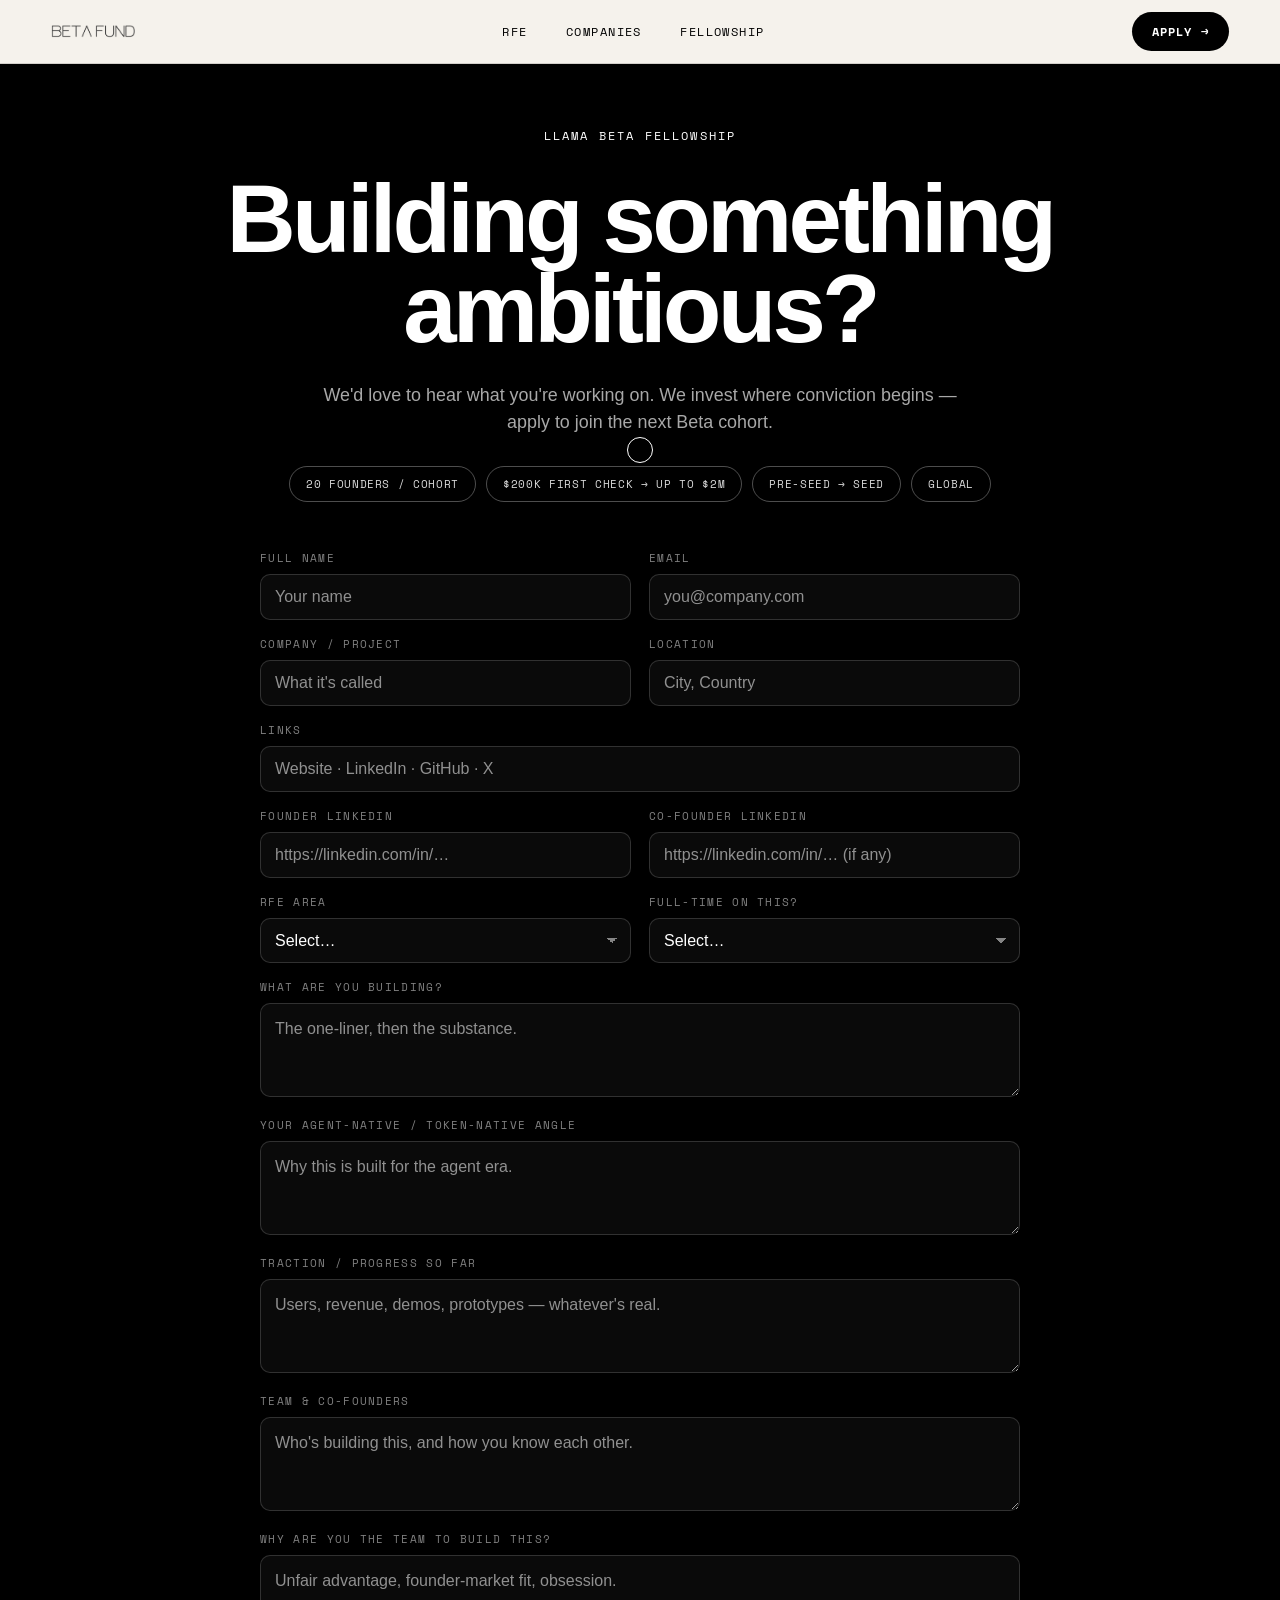
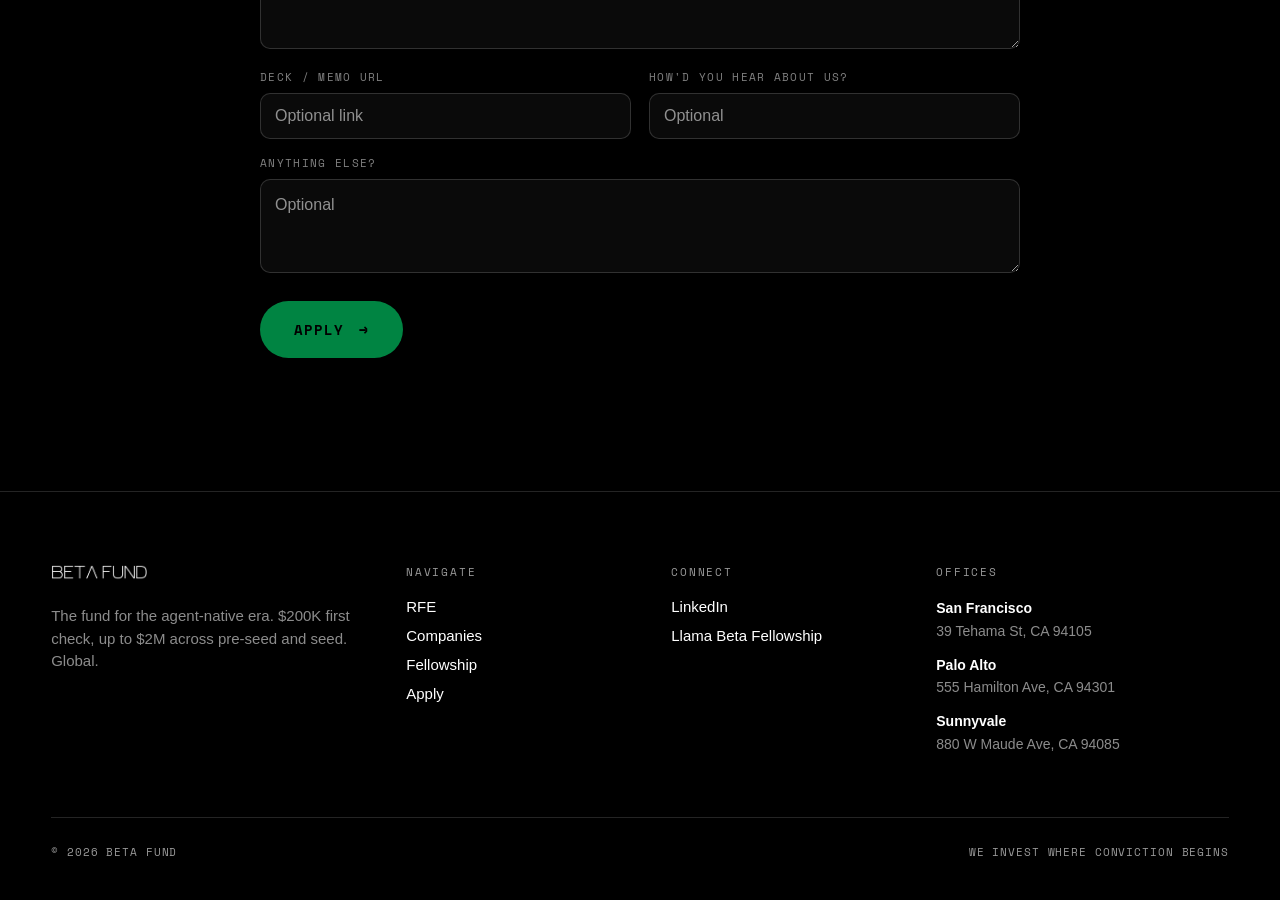
==== apply.html @ 39ac04f1 "Llama Beta site: duplicate of betafund.ai multi-page static build, domain strings repointed to llama" ====
<!DOCTYPE html>
<html lang="en">
<head>
<meta charset="utf-8">
<meta name="viewport" content="width=device-width, initial-scale=1">
<title>Apply — Beta Fund</title>
<meta name="description" content="Apply to the Llama Beta Fellowship. 20 founders per cohort, $200K first check up to $2M, pre-seed to seed, global. Tell us what you're building.">
<meta property="og:title" content="Apply — Beta Fund">
<meta property="og:description" content="Apply to the Llama Beta Fellowship. 20 founders per cohort, $200K first check up to $2M, pre-seed to seed, global. Tell us what you're building.">
<meta property="og:type" content="website">
<meta name="theme-color" content="#008442">
<link rel="icon" href="data:image/svg+xml,%3Csvg xmlns='http://www.w3.org/2000/svg' viewBox='0 0 32 32'%3E%3Crect width='32' height='32' fill='%23008442'/%3E%3Crect x='9' y='9' width='14' height='14' fill='%23000'/%3E%3C/svg%3E">
<meta property="og:image" content="https://llamabeta.com/assets/og.png">
<link rel="preconnect" href="https://fonts.googleapis.com">
<link rel="preconnect" href="https://fonts.gstatic.com" crossorigin>
<link href="https://fonts.googleapis.com/css2?family=Space+Mono:wght@400;700&display=swap" rel="stylesheet">
<link rel="stylesheet" href="/css/site.css">
</head>
<body>
<a href="#main" class="skip-link">Skip to content</a>
<div id="mcursor"></div>

<header class="site-header">
  <a href="/" class="brand" data-magnetic aria-label="Beta Fund — home"><img class="brand-logo" src="/assets/logo.png" alt="Beta Fund"></a>
  <nav class="nav-links" aria-label="Primary">
    <a href="/thesis">RFE</a>
    <a href="/companies">Companies</a>
    <a href="/fellowship">Fellowship</a>
  </nav>
  <a href="/apply" class="nav-cta" data-magnetic aria-current="page">Apply <span>→</span></a>
  <button class="nav-toggle" aria-label="Open menu" aria-expanded="false" aria-controls="mobileNav"><span></span><span></span><span></span></button>
</header>
<nav id="mobileNav" class="mobile-nav" aria-label="Mobile">
  <a href="/thesis">RFE <span class="num">01</span></a>
  <a href="/companies">Companies <span class="num">02</span></a>
  <a href="/fellowship">Fellowship <span class="num">03</span></a>
  <a href="/apply" aria-current="page">Apply <span class="num">04</span></a>
  <a href="/apply" class="m-cta">Apply to the fellowship →</a>
  <div class="m-meta">$200K first check · up to $2M</div>
</nav>

<main id="main" tabindex="-1">
  <section class="section section-pad-top bg-ink">
    <div class="wrap">
      <div class="apply-hero">
        <div class="eyebrow acc" data-reveal style="margin-bottom:30px">Llama Beta Fellowship</div>
        <h1 data-reveal data-d="60">Building something ambitious?</h1>
        <p class="lead" data-reveal data-d="140">We'd love to hear what you're working on. We invest where conviction begins — apply to join the next Beta cohort.</p>
        <div class="apply-pills" data-reveal data-d="180">
          <span>20 founders / cohort</span>
          <span>$200K first check → up to $2M</span>
          <span>Pre-seed → Seed</span>
          <span>Global</span>
        </div>
      </div>

      <form id="applyForm" data-reveal data-d="220" novalidate>
        <div class="hp" aria-hidden="true">
          <label for="a_hp">Leave this field empty</label>
          <input id="a_hp" name="website" type="text" tabindex="-1" autocomplete="off">
        </div>
        <div>
          <label for="a_name">Full name</label>
          <input id="a_name" name="name" type="text" autocomplete="name" placeholder="Your name" required>
        </div>
        <div>
          <label for="a_email">Email</label>
          <input id="a_email" name="email" type="email" autocomplete="email" placeholder="you@company.com" required>
        </div>
        <div>
          <label for="a_company">Company / project</label>
          <input id="a_company" name="company" type="text" placeholder="What it's called">
        </div>
        <div>
          <label for="a_location">Location</label>
          <input id="a_location" name="location" type="text" placeholder="City, Country">
        </div>
        <div class="af-full">
          <label for="a_links">Links</label>
          <input id="a_links" name="links" type="text" placeholder="Website · LinkedIn · GitHub · X">
        </div>
        <div>
          <label for="a_founder_li">Founder LinkedIn</label>
          <input id="a_founder_li" name="founder_linkedin" type="url" autocomplete="url" placeholder="https://linkedin.com/in/…">
        </div>
        <div>
          <label for="a_cofounder_li">Co-founder LinkedIn</label>
          <input id="a_cofounder_li" name="cofounder_linkedin" type="url" autocomplete="url" placeholder="https://linkedin.com/in/… (if any)">
        </div>
        <div>
          <label for="a_thesis">RFE area</label>
          <select id="a_thesis" name="thesis_area">
            <option value="">Select…</option>
            <option>Agent Infrastructure</option>
            <option>AI Applications</option>
            <option>Robotics &amp; Physical AI</option>
            <option>Enterprise AI</option>
            <option>Other</option>
          </select>
        </div>
        <div>
          <label for="a_fulltime">Full-time on this?</label>
          <select id="a_fulltime" name="full_time">
            <option value="">Select…</option>
            <option>Yes — full-time</option>
            <option>Not yet</option>
            <option>Planning to</option>
          </select>
        </div>
        <div class="af-full">
          <label for="a_building">What are you building?</label>
          <textarea id="a_building" name="building" placeholder="The one-liner, then the substance." required></textarea>
        </div>
        <div class="af-full">
          <label for="a_token">Your agent-native / token-native angle</label>
          <textarea id="a_token" name="token_angle" placeholder="Why this is built for the agent era."></textarea>
        </div>
        <div class="af-full">
          <label for="a_progress">Traction / progress so far</label>
          <textarea id="a_progress" name="progress" placeholder="Users, revenue, demos, prototypes — whatever's real."></textarea>
        </div>
        <div class="af-full">
          <label for="a_team">Team &amp; co-founders</label>
          <textarea id="a_team" name="team" placeholder="Who's building this, and how you know each other."></textarea>
        </div>
        <div class="af-full">
          <label for="a_why">Why are you the team to build this?</label>
          <textarea id="a_why" name="why_you" placeholder="Unfair advantage, founder-market fit, obsession."></textarea>
        </div>
        <div>
          <label for="a_deck">Deck / memo URL</label>
          <input id="a_deck" name="deck_url" type="text" placeholder="Optional link">
        </div>
        <div>
          <label for="a_referral">How'd you hear about us?</label>
          <input id="a_referral" name="referral" type="text" placeholder="Optional">
        </div>
        <div class="af-full">
          <label for="a_else">Anything else?</label>
          <textarea id="a_else" name="anything_else" placeholder="Optional"></textarea>
        </div>
        <button id="applyBtn" type="submit">Apply <span class="arr">→</span></button>
        <div id="applyMsg" role="status" aria-live="polite"></div>
      </form>
    </div>
  </section>
</main>

<footer class="site-footer">
  <div class="wrap">
    <div class="footer-grid">
      <div class="fbrand">
        <a href="/" data-magnetic><img class="fbrand-logo" src="/assets/logo-white.png" alt="Beta Fund"></a>
        <p>The fund for the agent-native era. $200K first check, up to $2M across pre-seed and seed. Global.</p>
      </div>
      <div class="fcol">
        <div class="ftitle">Navigate</div>
        <div class="flist">
          <a href="/thesis">RFE</a>
          <a href="/companies">Companies</a>
          <a href="/fellowship">Fellowship</a>
          <a href="/apply">Apply</a>
        </div>
      </div>
      <div class="fcol">
        <div class="ftitle">Connect</div>
        <div class="flist">
          <a href="https://www.linkedin.com/company/betafund/" target="_blank" rel="noopener">LinkedIn</a>
          <a href="/apply">Llama Beta Fellowship</a>
        </div>
      </div>
      <div class="fcol">
        <div class="ftitle">Offices</div>
        <div class="offices">
          <div><span class="city">San Francisco</span>39 Tehama St, CA 94105</div>
          <div><span class="city">Palo Alto</span>555 Hamilton Ave, CA 94301</div>
          <div><span class="city">Sunnyvale</span>880 W Maude Ave, CA 94085</div>
        </div>
      </div>
    </div>
    <div class="footer-bottom">
      <span>© 2026 Beta Fund</span>
      <span>We invest where conviction begins</span>
    </div>
  </div>
</footer>

<script src="/js/site.js"></script>
</body>
</html>
---- css/site.css ----
/* ============================================================
   Beta Fund — shared design system (multi-page static)
   Yellow editorial. Mobile-first.
   ============================================================ */
:root{
  --accent:#008442;
  --accent-hover:#006B36;
  --accent-deep:#00582D;
  --ink:#000000;
  --paper:#F5F2EC;
  --sans:'Helvetica Neue',Helvetica,Arial,sans-serif;
  --mono:'Space Mono',ui-monospace,'SF Mono',Menlo,monospace;
  --header-h:64px;
  --pad-x:clamp(18px,4vw,72px);
  --maxw:1280px;
}
*{box-sizing:border-box}
html{scroll-behavior:smooth;-webkit-text-size-adjust:100%}
body{
  margin:0;background:var(--ink);font-family:var(--sans);color:var(--ink);
  -webkit-font-smoothing:antialiased;text-rendering:optimizeLegibility;
  overflow-x:hidden;
}
a{color:inherit;text-decoration:none}
button{font-family:inherit}
img{max-width:100%;display:block}
canvas{display:block}
::selection{background:var(--accent);color:#000}
/* Visible on BOTH the yellow surfaces (dark halo) and the black surfaces (yellow ring).
   Keep the real outline as the forced-colors / Windows High Contrast fallback. */
:focus-visible{outline:2px solid var(--accent);outline-offset:2px;box-shadow:0 0 0 4px rgba(0,0,0,.75)}

/* skip link */
.skip-link{position:absolute;left:-9999px;top:0;z-index:3000}
.skip-link:focus{left:12px;top:12px;width:auto;height:auto;padding:10px 16px;background:#000;color:#fff;font-family:var(--mono);font-size:13px;letter-spacing:.06em;text-transform:uppercase;border-radius:8px}

.mono{font-family:var(--mono)}
.eyebrow{font-family:var(--mono);font-size:12px;letter-spacing:.18em;text-transform:uppercase}

/* ---- magnetic cursor (desktop only) ---- */
#mcursor{
  position:fixed;top:0;left:0;width:26px;height:26px;border-radius:50%;
  border:1.5px solid #fff;background:transparent;mix-blend-mode:difference;
  pointer-events:none;z-index:3000;
  transform:translate3d(-100px,-100px,0) translate(-50%,-50%);will-change:transform;
}
@media (hover:none){#mcursor{display:none!important}}

/* ============================================================
   HEADER + MOBILE NAV
   ============================================================ */
.site-header{
  position:fixed;top:0;left:0;right:0;height:var(--header-h);z-index:2000;
  background:var(--paper);display:flex;align-items:center;justify-content:space-between;
  padding:0 var(--pad-x);border-bottom:1px solid rgba(0,0,0,.14);
}
.brand{display:flex;align-items:center;gap:11px;font-weight:700;font-size:18px;letter-spacing:-.02em;color:#000}
.brand .mark{width:13px;height:13px;background:#000;display:inline-block}
.brand-logo{height:15px;width:auto;display:block}
.nav-links{display:flex;align-items:center;gap:clamp(20px,3vw,44px)}
.nav-links a{
  font-family:var(--mono);font-size:12px;letter-spacing:.12em;text-transform:uppercase;color:#000;
  padding:6px 0;border-bottom:1px solid transparent;transition:border-color .18s,opacity .18s;
}
.nav-links a:hover{border-bottom-color:#000}
.nav-links a[aria-current="page"]{border-bottom-color:#000}
.nav-cta{
  background:#000;color:#fff;font-family:var(--mono);font-size:12px;letter-spacing:.1em;text-transform:uppercase;font-weight:700;
  padding:11px 20px;border-radius:100px;display:inline-flex;align-items:center;gap:8px;transition:background .18s;
}
.nav-cta:hover{background:#1a1a1a}

/* hamburger */
.nav-toggle{
  display:none;width:44px;height:44px;border:1px solid rgba(0,0,0,.4);border-radius:8px;
  background:transparent;cursor:pointer;align-items:center;justify-content:center;flex-direction:column;gap:5px;
}
.nav-toggle span{display:block;width:20px;height:2px;background:#000;transition:transform .25s,opacity .25s}
.nav-toggle[aria-expanded="true"] span:nth-child(1){transform:translateY(7px) rotate(45deg)}
.nav-toggle[aria-expanded="true"] span:nth-child(2){opacity:0}
.nav-toggle[aria-expanded="true"] span:nth-child(3){transform:translateY(-7px) rotate(-45deg)}

/* mobile drawer */
.mobile-nav{
  position:fixed;inset:var(--header-h) 0 0 0;z-index:1900;background:var(--paper);
  display:flex;flex-direction:column;padding:28px var(--pad-x) 40px;gap:4px;
  transform:translateY(-12px);opacity:0;pointer-events:none;visibility:hidden;
  transition:opacity .28s ease,transform .28s ease,visibility .28s;
  overflow-y:auto;
}
.mobile-nav.open{opacity:1;transform:none;pointer-events:auto;visibility:visible}
.mobile-nav a{
  font-weight:700;font-size:clamp(28px,8vw,44px);letter-spacing:-.02em;color:#000;
  padding:18px 0;border-bottom:1px solid rgba(0,0,0,.16);display:flex;justify-content:space-between;align-items:center;
}
.mobile-nav a .num{font-family:var(--mono);font-size:13px;font-weight:400;opacity:.5}
.mobile-nav a[aria-current="page"]{padding-left:16px;box-shadow:inset 4px 0 0 #000}
.mobile-nav a[aria-current="page"] .num{opacity:1}
.mobile-nav .m-cta{
  margin-top:24px;background:#000;color:#fff;border-radius:100px;justify-content:center;
  font-family:var(--mono);font-size:14px;letter-spacing:.08em;text-transform:uppercase;font-weight:700;
  padding:18px;border-bottom:none;
}
.mobile-nav .m-meta{margin-top:auto;padding-top:28px;font-family:var(--mono);font-size:11px;letter-spacing:.12em;text-transform:uppercase;color:rgba(0,0,0,.5);border-bottom:none}
body.nav-open{position:fixed;left:0;right:0;width:100%;overflow:hidden}

@media (max-width:860px){
  .nav-links{display:none}
  .nav-cta{display:none}
  .nav-toggle{display:flex}
}

/* ============================================================
   LAYOUT PRIMITIVES
   ============================================================ */
main{display:block;background:var(--ink)}
.section{padding:clamp(72px,11vh,150px) var(--pad-x)}
.section-pad-top{padding-top:calc(var(--header-h) + clamp(40px,7vh,90px))}
.wrap{max-width:var(--maxw);margin:0 auto;width:100%}
.measure{max-width:1000px}
.bg-paper{background:var(--paper);color:#000}
.bg-ink{background:#000;color:#fff}
.bg-accent{background:var(--accent);color:#000}

.section-head .eyebrow{margin-bottom:26px}
.section-head .eyebrow.gold{color:var(--accent-deep)}
.section-head .eyebrow.acc{color:var(--accent)}
.h2{margin:0;font-weight:800;font-size:clamp(30px,4.6vw,64px);line-height:1.02;letter-spacing:-.035em;text-wrap:balance}
.lead{margin:28px 0 0;max-width:680px;font-size:clamp(16px,1.4vw,21px);line-height:1.5}
.bg-paper .lead{color:rgba(0,0,0,.62)}
.bg-ink .lead{color:rgba(255,255,255,.66)}

/* ============================================================
   HERO (home)
   ============================================================ */
.hero{
  background:var(--paper);color:#000;min-height:100svh;
  padding:calc(var(--header-h) + 36px) var(--pad-x) 30px;
  display:flex;flex-direction:column;justify-content:space-between;gap:clamp(28px,4vh,52px);
  position:relative;overflow:hidden;
}
.hero-top{
  display:flex;justify-content:space-between;align-items:center;
  font-family:var(--mono);font-size:12px;letter-spacing:.16em;text-transform:uppercase;
  flex-wrap:wrap;gap:12px;border-bottom:1px solid rgba(0,0,0,.2);padding-bottom:18px;
}
.hero-top span:not(:first-child){opacity:.6}
.hero-main{display:grid;grid-template-columns:1.55fr .9fr;gap:clamp(32px,5vw,72px);align-items:center;width:100%}
.hero-title{margin:0;font-weight:800;font-size:clamp(40px,6.6vw,116px);line-height:.9;letter-spacing:-.045em}
.hero-sub{margin:clamp(22px,3vh,34px) 0 0;max-width:560px;font-size:clamp(16px,1.35vw,21px);line-height:1.45;font-weight:500}
.text-link{
  display:inline-flex;align-items:center;gap:10px;margin-top:26px;
  font-family:var(--mono);font-size:13px;letter-spacing:.08em;text-transform:uppercase;
  border-bottom:1px solid currentColor;padding-bottom:4px;
}
.text-link .arr,.btn .arr{display:inline-block;transition:transform .18s cubic-bezier(.2,0,0,1)}
.text-link:hover .arr,.btn:hover .arr{transform:translateX(5px)}
.hero-card{
  border:1px solid rgba(0,0,0,.28);border-radius:8px;background:rgba(0,0,0,.05);
  padding:16px 16px 6px;display:flex;flex-direction:column;gap:14px;min-height:clamp(300px,44vh,420px);
}
.hero-card-head{display:flex;justify-content:space-between;align-items:center;font-family:var(--mono);font-size:11px;letter-spacing:.14em;text-transform:uppercase}
.hero-card-head .live{display:inline-flex;align-items:center;gap:7px}
.hero-card-head .dot{width:7px;height:7px;border-radius:50%;background:var(--accent);display:inline-block}
.hero-card canvas{flex:1;width:100%;min-height:175px}
.hero-card .thesis-link{display:flex;align-items:center;justify-content:space-between;gap:10px;min-height:44px;padding:11px 2px;font-size:15px;font-weight:600;letter-spacing:-.01em;border-top:1px solid rgba(0,0,0,.14);transition:opacity .18s}
.hero-card .thesis-link:hover{opacity:.55}
.hero-card .thesis-link span{font-family:var(--mono);font-size:12px}
.hero-foot{display:flex;justify-content:space-between;align-items:center;gap:20px;flex-wrap:wrap}
.pill-row{display:flex;gap:12px;flex-wrap:wrap;align-items:center}
.pill{border:1px solid #000;border-radius:100px;padding:9px 18px;font-family:var(--mono);font-size:12px;letter-spacing:.05em;text-transform:uppercase}
.scroll-hint{font-family:var(--mono);font-size:11px;letter-spacing:.2em;text-transform:uppercase;opacity:.55}

@media (max-width:900px){.hero-main{grid-template-columns:1fr}}

/* ---- film / cosmic ---- */
.film{position:relative;background:#000;color:#fff;min-height:100svh;overflow:hidden;display:flex;align-items:center;justify-content:center}
.film #cosmic{position:absolute;inset:0;width:100%;height:100%}
.film .corner{position:absolute;top:calc(var(--header-h) + 24px);left:var(--pad-x);font-family:var(--mono);font-size:12px;letter-spacing:.16em;text-transform:uppercase;color:rgba(255,255,255,.55)}
.film-inner{position:relative;z-index:1;text-align:center;padding:clamp(28px,6vw,80px);max-width:1100px}
.film h2{margin:0;font-weight:800;font-size:clamp(38px,8vw,124px);line-height:.92;letter-spacing:-.04em}
.film p{margin:30px auto 0;max-width:680px;font-size:clamp(15px,1.3vw,20px);line-height:1.5;color:rgba(255,255,255,.7)}

/* ---- pull quote ---- */
.pull{background:#000;color:#fff;padding:clamp(80px,15vh,200px) var(--pad-x);text-align:center}
.pull p{margin:0 auto;max-width:1200px;font-weight:800;font-size:clamp(26px,7.5vw,118px);line-height:.96;letter-spacing:-.04em;text-wrap:balance}
.pull .src{margin-top:38px;font-family:var(--mono);font-size:12px;letter-spacing:.18em;text-transform:uppercase;color:rgba(255,255,255,.5)}

/* ============================================================
   THESIS
   ============================================================ */
.thesis-grid{
  display:grid;grid-template-columns:1fr;gap:clamp(48px,7vh,84px);
  margin-top:clamp(48px,8vh,100px);border-top:1px solid rgba(0,0,0,.16);padding-top:clamp(48px,6vh,72px);
}
@media(min-width:860px){.thesis-grid{grid-template-columns:repeat(2,1fr);column-gap:clamp(64px,8vw,140px);row-gap:clamp(64px,8vh,104px)}}
.bg-ink .thesis-grid{border-top-color:rgba(255,255,255,.16)}
.thesis-card{max-width:460px}
.thesis-card canvas{width:100%;max-width:300px;height:72px;margin-bottom:26px;opacity:.9}
.thesis-card .num{font-family:var(--mono);font-size:clamp(34px,3.2vw,50px);font-weight:700;color:var(--accent);line-height:1;letter-spacing:-.03em}
.thesis-card h3{margin:16px 0 16px;font-family:var(--mono);font-weight:700;font-size:12px;line-height:1.3;letter-spacing:.16em;text-transform:uppercase;color:rgba(0,0,0,.5)}
.thesis-card .q{margin:0 0 18px;font-size:clamp(20px,1.6vw,25px);line-height:1.3;font-weight:700;color:var(--ink,#000);letter-spacing:-.02em}
.thesis-card p{margin:0;font-size:16px;line-height:1.65;color:rgba(0,0,0,.62)}
.explore-grid .thesis-card h3{font-family:var(--sans);font-size:clamp(20px,1.7vw,25px);font-weight:700;text-transform:none;letter-spacing:-.02em;line-height:1.15;color:var(--ink,#000);margin:2px 0 14px}
.explore-grid .thesis-card p{color:rgba(0,0,0,.66)}
@media(min-width:860px){.thesis-grid.explore-grid{grid-template-columns:repeat(3,minmax(0,1fr));column-gap:clamp(44px,5vw,88px);row-gap:clamp(56px,7vh,88px)}}

/* ============================================================
   PORTFOLIO / COMPANIES
   ============================================================ */
.theme-list{display:flex;flex-direction:column;gap:clamp(20px,3vh,32px);margin-top:clamp(40px,6vh,64px)}
.theme-card{
  background:#0b0b0c;color:#fff;border-radius:8px;padding:clamp(28px,3.5vw,56px);
  display:flex;flex-direction:column;gap:32px;overflow:hidden;
}
.theme-card .tc-top{display:flex;justify-content:space-between;align-items:flex-start;font-family:var(--mono);font-size:12px;letter-spacing:.14em;text-transform:uppercase;color:rgba(255,255,255,.55)}
.theme-card .tc-body{display:grid;grid-template-columns:1.1fr .9fr;gap:clamp(28px,4vw,64px);align-items:end}
.theme-card h3{margin:0;font-weight:800;font-size:clamp(32px,5.4vw,72px);line-height:.94;letter-spacing:-.035em}
.theme-card .cos{margin-top:clamp(24px,3vh,40px);display:flex;flex-direction:column}
.theme-card .co{display:flex;align-items:baseline;gap:18px;padding:16px 0;border-top:1px solid rgba(255,255,255,.14)}
.theme-card .co .ci{font-family:var(--mono);font-size:12px;color:rgba(255,255,255,.4)}
.theme-card .co .cn{font-size:clamp(20px,2vw,30px);font-weight:600;letter-spacing:-.01em}
.theme-card .tc-motif{position:relative;aspect-ratio:4/3;border-radius:4px;border:1px solid rgba(255,255,255,.14);overflow:hidden;min-height:180px;background:rgba(255,255,255,.02)}
.theme-card .tc-motif canvas{position:absolute;inset:0;width:100%;height:100%}
.theme-card .tc-motif .ml{position:absolute;left:14px;bottom:12px;font-family:var(--mono);font-size:10px;letter-spacing:.14em;text-transform:uppercase;color:rgba(255,255,255,.5)}
@media (max-width:720px){.theme-card .tc-body{grid-template-columns:1fr}.theme-card .tc-motif{order:-1;min-height:150px}}

/* CTA strip */
.cta-strip{margin-top:clamp(48px,8vh,90px);border-top:1px solid rgba(0,0,0,.16);padding-top:clamp(32px,4vh,52px);display:flex;justify-content:space-between;align-items:flex-end;gap:24px;flex-wrap:wrap}
.bg-ink .cta-strip{border-top-color:rgba(255,255,255,.16)}
.cta-strip .big{font-weight:700;font-size:clamp(22px,2.4vw,34px);letter-spacing:-.02em}
.cta-strip .sub{margin-top:8px;color:rgba(0,0,0,.6);font-size:17px}
.bg-ink .cta-strip .sub{color:rgba(255,255,255,.6)}
.btn{
  display:inline-flex;align-items:center;gap:12px;background:#000;color:#fff;border-radius:100px;
  padding:16px 28px;font-family:var(--mono);font-size:13px;letter-spacing:.08em;text-transform:uppercase;
  border:none;cursor:pointer;transition:background .18s,color .18s;
}
.btn:hover{background:var(--accent);color:#000}
.btn.accent{background:var(--accent);color:#000}
.btn.accent:hover{background:#fff}

/* ============================================================
   FELLOWSHIP
   ============================================================ */
/* signature mesh block — now a full-width block in its own pushed-down
   section rather than a sidebar item, so it's styled standalone (no longer
   scoped under a .fellow-aside parent that no longer exists in the markup). */
.net{margin-top:clamp(32px,5vh,56px);border:1px solid rgba(23,24,26,.15);border-radius:8px;background:rgba(23,24,26,.03);padding:16px 16px 12px}
.net canvas{width:100%;height:clamp(200px,28vh,300px)}
.net .cap{margin-top:12px;display:flex;justify-content:space-between;align-items:center;font-family:var(--mono);font-size:11px;letter-spacing:.14em;text-transform:uppercase;color:rgba(23,24,26,.5)}
.accordion{margin-top:clamp(40px,6vh,64px);border-bottom:1px solid rgba(23,24,26,.15)}
.acc-item{border-top:1px solid rgba(23,24,26,.15)}
.acc-btn{width:100%;background:transparent;border:0;color:#17181A;cursor:pointer;display:flex;align-items:center;justify-content:space-between;gap:20px;padding:26px 4px;text-align:left;transition:opacity .18s}
.acc-btn:hover{opacity:.78}
.acc-btn .lhs{display:flex;align-items:baseline;gap:18px}
.acc-btn .anum{font-family:var(--mono);font-size:12px;color:rgba(23,24,26,.4)}
.acc-btn .atitle{font-weight:600;font-size:clamp(19px,1.9vw,27px);letter-spacing:-.015em}
.acc-btn .sign{font-family:var(--mono);font-size:26px;color:var(--accent);line-height:1;font-weight:400;transition:transform .25s}
.acc-btn[aria-expanded="true"] .sign{transform:rotate(45deg)}
.acc-panel{max-height:0;opacity:0;visibility:hidden;overflow:hidden;transition:max-height .55s cubic-bezier(.2,0,0,1),opacity .4s ease-in-out,visibility .55s}
.acc-btn[aria-expanded="true"] + .acc-panel{visibility:visible}
.acc-panel p{margin:0 4px 26px 44px;max-width:560px;font-size:16px;line-height:1.6;color:rgba(23,24,26,.62)}
@media (max-width:620px){.acc-panel p{margin-left:34px}}

/* stat band */
.stat-band{display:grid;grid-template-columns:repeat(auto-fit,minmax(180px,1fr));gap:clamp(28px,4vw,56px);margin-top:clamp(40px,6vh,72px);border-top:1px solid rgba(23,24,26,.15);padding-top:clamp(32px,4vh,48px)}
.stat .v{font-weight:800;font-size:clamp(44px,6vw,90px);line-height:1;letter-spacing:-.04em}
.stat .l{margin-top:14px;font-family:var(--mono);font-size:12px;letter-spacing:.06em;text-transform:uppercase;color:rgba(23,24,26,.55)}

/* ============================================================
   MARQUEE
   ============================================================ */
.marquee{background:var(--accent);color:#000;padding:22px 0;overflow:hidden;border-top:1px solid rgba(0,0,0,.16);border-bottom:1px solid rgba(0,0,0,.16);white-space:nowrap}
.marquee-track{display:inline-flex;align-items:center;will-change:transform}
.marquee-track span{display:inline-flex;align-items:center;font-weight:700;font-size:clamp(22px,3vw,40px);letter-spacing:-.02em;padding:0 26px}
.marquee-track .star{opacity:.4;padding-left:52px;font-size:.6em}

/* ============================================================
   APPLY FORM
   ============================================================ */
.apply-hero{text-align:center;max-width:1100px;margin:0 auto}
.apply-hero h1{margin:0 auto;font-weight:800;font-size:clamp(40px,7.5vw,104px);line-height:.94;letter-spacing:-.04em;text-wrap:balance}
.apply-hero .lead{margin:28px auto 0;color:rgba(255,255,255,.66)}
.apply-pills{display:flex;justify-content:center;gap:10px;flex-wrap:wrap;margin-top:30px}
.apply-pills span{border:1px solid rgba(255,255,255,.3);border-radius:100px;padding:9px 16px;font-family:var(--mono);font-size:11px;letter-spacing:.06em;text-transform:uppercase;color:rgba(255,255,255,.85)}
/* spam honeypot — off-screen, never shown to humans, ignored by AT */
.hp{position:absolute!important;left:-9999px!important;top:auto;width:1px;height:1px;overflow:hidden}
#applyForm{display:grid;grid-template-columns:1fr 1fr;gap:16px 18px;max-width:760px;margin:48px auto 0;text-align:left}
#applyForm .af-full{grid-column:1/-1}
#applyForm label{display:block;font-family:var(--mono);font-size:11px;letter-spacing:.12em;text-transform:uppercase;color:rgba(255,255,255,.5);margin-bottom:8px}
#applyForm input,#applyForm select,#applyForm textarea{width:100%;background:rgba(255,255,255,.04);border:1px solid rgba(255,255,255,.16);border-radius:10px;padding:13px 14px;font-family:var(--sans);font-size:16px;color:#fff;outline:none;transition:border-color .18s,background .18s}
#applyForm input::placeholder,#applyForm textarea::placeholder{color:rgba(255,255,255,.55)}
#applyForm input:focus,#applyForm select:focus,#applyForm textarea:focus{border-color:var(--accent);background:rgba(255,255,255,.07)}
#applyForm textarea{min-height:94px;resize:vertical;line-height:1.45}
#applyForm select{appearance:none;-webkit-appearance:none;cursor:pointer;background-image:linear-gradient(45deg,transparent 50%,rgba(255,255,255,.5) 50%),linear-gradient(135deg,rgba(255,255,255,.5) 50%,transparent 50%);background-position:calc(100% - 18px) 19px,calc(100% - 13px) 19px;background-size:5px 5px,5px 5px;background-repeat:no-repeat}
#applyForm option{color:#000}
#applyBtn{grid-column:1/-1;justify-self:start;display:inline-flex;align-items:center;gap:14px;margin-top:8px;background:var(--accent);color:#000;border:none;border-radius:100px;padding:18px 34px;font-family:var(--mono);font-size:14px;letter-spacing:.08em;text-transform:uppercase;font-weight:700;cursor:pointer;transition:background .18s}
#applyBtn:hover{background:#fff}
#applyBtn:disabled{cursor:default}
#applyMsg{grid-column:1/-1;font-family:var(--mono);font-size:12px;letter-spacing:.04em;color:rgba(255,255,255,.6);min-height:16px;margin-top:2px}
@media (max-width:680px){#applyForm{grid-template-columns:1fr;margin-top:36px}#applyBtn{width:100%;justify-content:center}}

/* ============================================================
   FOOTER
   ============================================================ */
.site-footer{background:#000;color:#fff;padding:clamp(56px,8vh,96px) var(--pad-x) 40px;border-top:1px solid rgba(255,255,255,.14)}
.footer-grid{display:grid;grid-template-columns:1.4fr 1fr 1fr 1.3fr;gap:40px;align-items:start}
.footer-grid .fbrand{min-width:240px}
.footer-grid .fbrand a{display:inline-flex;align-items:center;gap:12px;font-weight:700;font-size:24px;letter-spacing:-.02em}
.footer-grid .fbrand .mark{width:15px;height:15px;background:var(--accent);display:inline-block}
.fbrand-logo{height:17px;width:auto;display:block}
.footer-grid .fbrand p{margin:20px 0 0;max-width:340px;font-size:15px;line-height:1.5;color:rgba(255,255,255,.55)}
.fcol .ftitle{font-family:var(--mono);font-size:11px;letter-spacing:.16em;text-transform:uppercase;color:rgba(255,255,255,.6);margin-bottom:18px}
.fcol .flist{display:flex;flex-direction:column;gap:12px;font-size:15px}
.fcol .flist a{transition:color .18s}
.fcol .flist a:hover{color:var(--accent)}
.fcol .offices{display:flex;flex-direction:column;gap:14px;font-size:14px;line-height:1.45;color:rgba(255,255,255,.55)}
.fcol .offices .city{display:block;color:#fff;font-weight:600;margin-bottom:2px}
.footer-bottom{margin-top:clamp(48px,7vh,80px);padding-top:26px;border-top:1px solid rgba(255,255,255,.14);display:flex;justify-content:space-between;gap:16px;flex-wrap:wrap;font-family:var(--mono);font-size:11px;letter-spacing:.08em;text-transform:uppercase;color:rgba(255,255,255,.6)}
@media (max-width:860px){
  .footer-grid{grid-template-columns:1fr 1fr}
  /* footer is the only nav at the bottom on mobile — give links comfortable taps */
  .fcol .flist{gap:0}
  .fcol .flist a{display:inline-block;padding:13px 0}
}
@media (max-width:520px){.footer-grid{grid-template-columns:1fr}}

/* ============================================================
   REVEAL ANIMATION
   ============================================================ */
[data-reveal]{will-change:opacity,transform}
@media (prefers-reduced-motion:reduce){
  *{animation:none!important;transition:none!important;scroll-behavior:auto!important}
  [data-reveal]{opacity:1!important;transform:none!important}
}

/* ============================================================
   FELLOWSHIP LIGHT THEME (scoped)
   Cream + green editorial variant — Swiss/minimal, print-ad feel.
   Applies only to fellowship.html via body.theme-green. Every
   override below is scoped under .theme-green so the other 4
   pages are untouched.
   ============================================================ */
.theme-green{--accent:#008442;--accent-hover:#006B36}

/* header + mobile drawer: cream bg, ink brand + links (flip from the old dark theme) */
.theme-green .site-header{background:#F6F4EE;border-bottom-color:rgba(23,24,26,.15)}
.theme-green .brand{color:#17181A}
.theme-green .nav-links a{color:#17181A}
.theme-green .nav-links a:hover{border-bottom-color:#17181A}
.theme-green .nav-links a[aria-current="page"]{border-bottom-color:#17181A}
.theme-green .nav-toggle{border-color:rgba(23,24,26,.4)}
.theme-green .nav-toggle span{background:#17181A}
.theme-green .nav-cta{background:#17181A;color:#fff;font-weight:700}
.theme-green .nav-cta:hover{background:#000}

.theme-green .mobile-nav{background:#F6F4EE}
.theme-green .mobile-nav a{color:#17181A;border-bottom-color:rgba(23,24,26,.14)}
.theme-green .mobile-nav a[aria-current="page"]{box-shadow:inset 4px 0 0 #17181A}
.theme-green .mobile-nav .m-cta{background:#17181A;color:#fff}
.theme-green .mobile-nav .m-meta{color:rgba(23,24,26,.5)}

.theme-green ::selection{background:#008442;color:#17181A}
.theme-green .stat .v{color:var(--accent)}
/* small mono label on cream ("What you get") — bright green fails contrast as
   small text here, so this one instance rides the deep token instead. */
.theme-green .eyebrow.acc{color:var(--accent-deep)}

/* main content + closing CTA band: cream everywhere, no dark sections
   except the primary CTA pill (see .fh-apply / .btn below) */
.theme-green .bg-ink{background:#F6F4EE;color:#17181A}
.theme-green .bg-accent{background:#F6F4EE;color:#17181A;border-top:1px solid rgba(23,24,26,.15)}

/* the word "Fellowship" in the H1 picks up the accent green */
.theme-green .acc-word{color:var(--accent)}

/* primary CTA stays a dark ink pill even though the page is light,
   with a green arrow glyph. .btn:hover keeps its inline background:#000
   (higher specificity than the base .btn:hover rule) so hover already
   stays dark without an override here. */
.theme-green .btn .arr{color:var(--accent)}
.theme-green .fh-apply{background:#17181A;color:#fff;font-weight:700}
.theme-green .fh-apply:hover{background:#000;color:#fff}

/* status badge — mono, uppercase, ink text, green pulse dot */
.badge{font-family:var(--mono);font-size:12px;letter-spacing:.18em;text-transform:uppercase;color:#17181A;display:inline-flex;align-items:center;gap:10px;margin-bottom:0}
.bdot{width:8px;height:8px;border-radius:50%;background:var(--accent);animation:bdot-pulse 2s infinite}
@keyframes bdot-pulse{
  0%{box-shadow:0 0 0 0 rgba(90,210,94,.6)}
  100%{box-shadow:0 0 0 8px rgba(90,210,94,0)}
}

/* stat + CTA row at the foot of the fellowship hero */
.fh-row{display:flex;align-items:center;justify-content:space-between;gap:28px;flex-wrap:wrap}
.fh-stats{display:flex;gap:clamp(32px,6vw,64px);flex-wrap:wrap}
.fh-stat{display:flex;flex-direction:column;gap:8px}
.fh-stat .v{font-weight:800;font-size:clamp(28px,min(4.6vw,7svh),60px);letter-spacing:-.04em;line-height:1;color:#17181A}
.fh-stat .l{font-family:var(--mono);font-size:11px;letter-spacing:.14em;text-transform:uppercase;color:rgba(23,24,26,.55)}

/* ============================================================
   FELLOWSHIP — full-viewport landing hero
   Cream editorial: badge/url row, big two-line lockup beside the
   llama mark, hairline, then a stat + CTA foot row. Every class
   here is fellowship-only (used nowhere else in the markup).
   ============================================================ */
.fh-hero{background:#F6F4EE;color:#17181A;min-height:100svh;display:flex;padding:calc(var(--header-h) + clamp(14px,3.2svh,48px)) var(--pad-x) clamp(16px,3.2svh,56px)}
.fh-hero-wrap{display:flex;flex-direction:column;justify-content:space-between;gap:clamp(14px,4svh,72px);flex:1;width:100%}

.fh-top{display:flex;justify-content:space-between;align-items:center;flex-wrap:wrap;gap:12px}
.fh-url{font-family:var(--mono);font-size:13px;letter-spacing:.2em;text-transform:uppercase;color:rgba(23,24,26,.42)}

.fh-mid{display:grid;grid-template-columns:1.5fr 1fr;gap:clamp(24px,5vw,64px);align-items:center}
.fh-copy h1{margin:0;font-weight:800;font-size:clamp(36px,min(9vw,14svh),110px);line-height:.95;letter-spacing:-.04em}
.fh-copy p{margin:clamp(10px,min(3vh,2.6svh),30px) 0 0;max-width:46ch;font-size:clamp(15px,min(1.6vw,2.6svh),24px);line-height:1.45;color:rgba(23,24,26,.62)}
.fh-copy p strong{color:#17181A;font-weight:700}
.fh-mark{display:flex;align-items:center;justify-content:center}
.fh-mark img{width:clamp(160px,min(27vw,43svh),380px);height:auto}

.fh-hr{border-top:1px solid rgba(23,24,26,.15)}

@media (max-width:820px){
  .fh-mid{grid-template-columns:1fr}
  .fh-mark{justify-content:flex-start}
  .fh-mark img{width:180px}
  .fh-row{flex-direction:column;align-items:flex-start;gap:24px}
  .fh-row .fh-apply{width:100%;justify-content:center}
}

/* ---- fellowship FAQ groups ---- */
.faq-group{margin-top:clamp(40px,6vh,64px)}
.faq-group:first-of-type{margin-top:clamp(28px,4vh,44px)}
.faq-glabel{font-family:var(--mono);font-size:12px;letter-spacing:.18em;text-transform:uppercase;color:var(--accent-deep);margin:0 0 2px}
.faq-group .accordion{margin-top:14px}
.acc-panel a{color:var(--accent-deep);text-decoration:underline;text-underline-offset:2px}
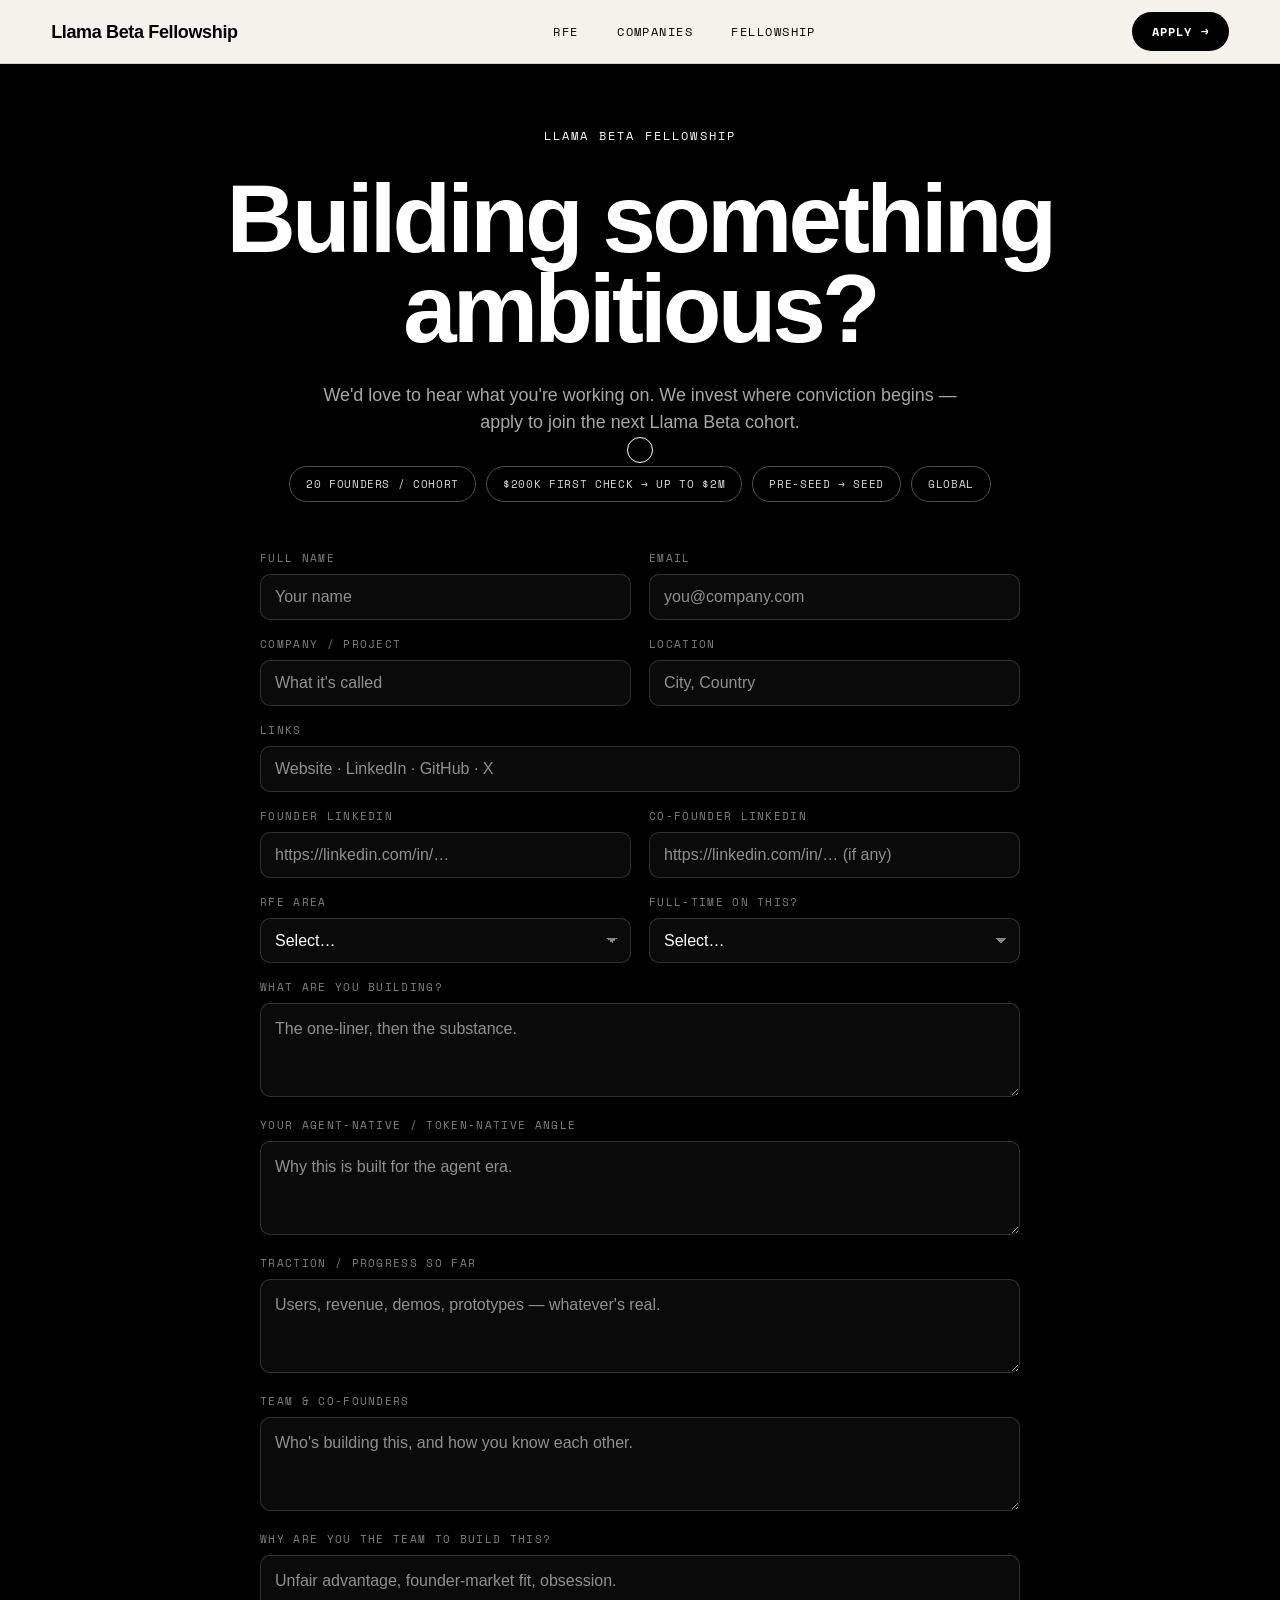
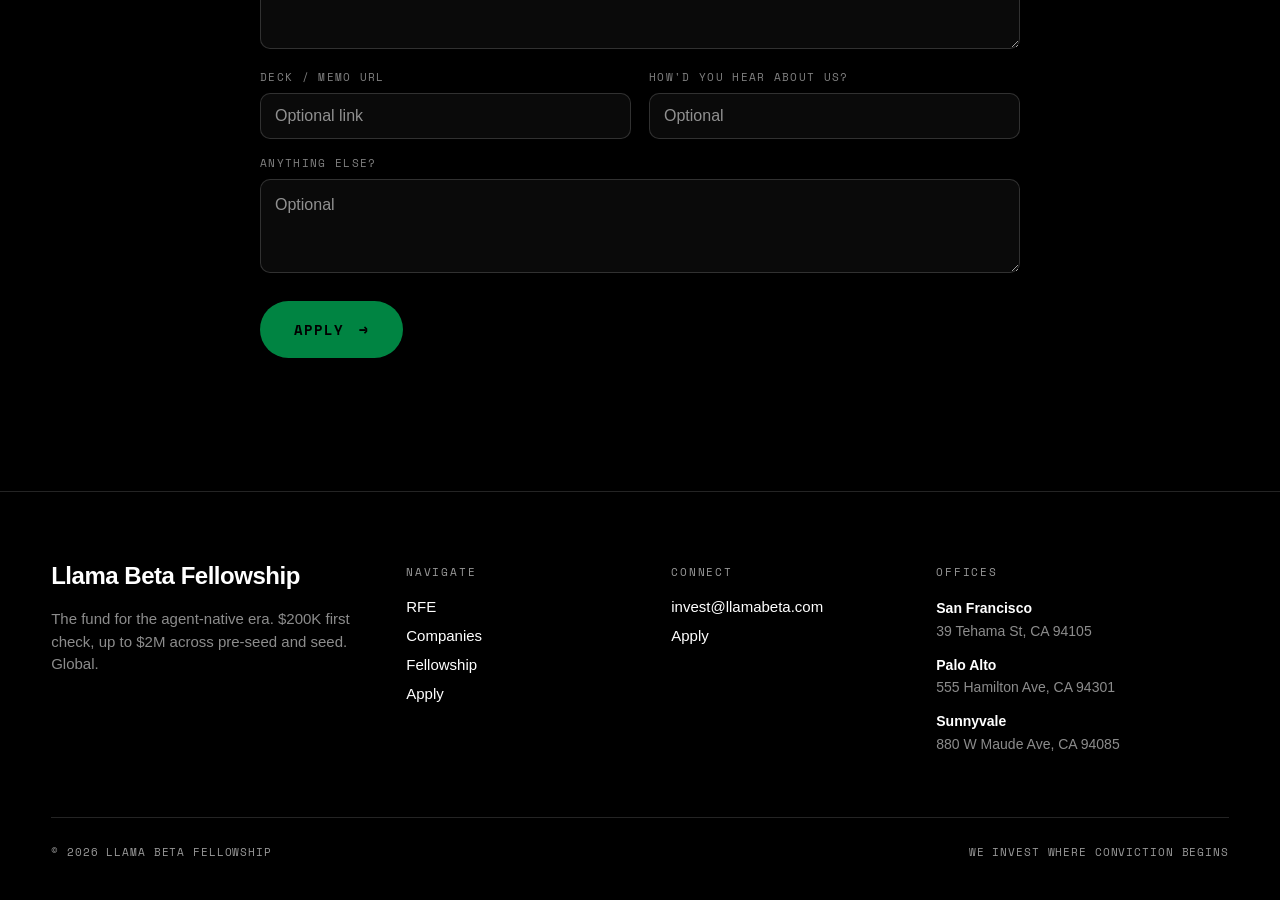
==== commit 38815a02: "Rebrand site to Llama Beta Fellowship: remove all Beta Fund naming, wordmark images, and LinkedIn li" ====
--- a/apply.html
+++ b/apply.html
@@ -3,9 +3,9 @@
 <head>
 <meta charset="utf-8">
 <meta name="viewport" content="width=device-width, initial-scale=1">
-<title>Apply — Beta Fund</title>
+<title>Apply — Llama Beta Fellowship</title>
 <meta name="description" content="Apply to the Llama Beta Fellowship. 20 founders per cohort, $200K first check up to $2M, pre-seed to seed, global. Tell us what you're building.">
-<meta property="og:title" content="Apply — Beta Fund">
+<meta property="og:title" content="Apply — Llama Beta Fellowship">
 <meta property="og:description" content="Apply to the Llama Beta Fellowship. 20 founders per cohort, $200K first check up to $2M, pre-seed to seed, global. Tell us what you're building.">
 <meta property="og:type" content="website">
 <meta name="theme-color" content="#008442">
@@ -21,7 +21,7 @@
 <div id="mcursor"></div>
 
 <header class="site-header">
-  <a href="/" class="brand" data-magnetic aria-label="Beta Fund — home"><img class="brand-logo" src="/assets/logo.png" alt="Beta Fund"></a>
+  <a href="/" class="brand" data-magnetic aria-label="Llama Beta Fellowship — home"><span class="brand-word">Llama Beta Fellowship</span></a>
   <nav class="nav-links" aria-label="Primary">
     <a href="/thesis">RFE</a>
     <a href="/companies">Companies</a>
@@ -45,7 +45,7 @@
       <div class="apply-hero">
         <div class="eyebrow acc" data-reveal style="margin-bottom:30px">Llama Beta Fellowship</div>
         <h1 data-reveal data-d="60">Building something ambitious?</h1>
-        <p class="lead" data-reveal data-d="140">We'd love to hear what you're working on. We invest where conviction begins — apply to join the next Beta cohort.</p>
+        <p class="lead" data-reveal data-d="140">We'd love to hear what you're working on. We invest where conviction begins — apply to join the next Llama Beta cohort.</p>
         <div class="apply-pills" data-reveal data-d="180">
           <span>20 founders / cohort</span>
           <span>$200K first check → up to $2M</span>
@@ -150,7 +150,7 @@
   <div class="wrap">
     <div class="footer-grid">
       <div class="fbrand">
-        <a href="/" data-magnetic><img class="fbrand-logo" src="/assets/logo-white.png" alt="Beta Fund"></a>
+        <a href="/" data-magnetic class="fbrand-word">Llama Beta Fellowship</a>
         <p>The fund for the agent-native era. $200K first check, up to $2M across pre-seed and seed. Global.</p>
       </div>
       <div class="fcol">
@@ -165,8 +165,8 @@
       <div class="fcol">
         <div class="ftitle">Connect</div>
         <div class="flist">
-          <a href="https://www.linkedin.com/company/betafund/" target="_blank" rel="noopener">LinkedIn</a>
-          <a href="/apply">Llama Beta Fellowship</a>
+          <a href="mailto:invest@llamabeta.com">invest@llamabeta.com</a>
+          <a href="/apply">Apply</a>
         </div>
       </div>
       <div class="fcol">
@@ -179,7 +179,7 @@
       </div>
     </div>
     <div class="footer-bottom">
-      <span>© 2026 Beta Fund</span>
+      <span>© 2026 Llama Beta Fellowship</span>
       <span>We invest where conviction begins</span>
     </div>
   </div>
--- a/css/site.css
+++ b/css/site.css
@@ -1,6 +1,6 @@
 /* ============================================================
-   Beta Fund — shared design system (multi-page static)
-   Yellow editorial. Mobile-first.
+   Llama Beta Fellowship — shared design system (multi-page static)
+   Cream + green editorial. Mobile-first.
    ============================================================ */
 :root{
   --accent:#008442;
@@ -56,7 +56,7 @@
 }
 .brand{display:flex;align-items:center;gap:11px;font-weight:700;font-size:18px;letter-spacing:-.02em;color:#000}
 .brand .mark{width:13px;height:13px;background:#000;display:inline-block}
-.brand-logo{height:15px;width:auto;display:block}
+.brand-word{font-weight:700;font-size:clamp(15px,1.5vw,18px);letter-spacing:-.02em;white-space:nowrap;line-height:1}
 .nav-links{display:flex;align-items:center;gap:clamp(20px,3vw,44px)}
 .nav-links a{
   font-family:var(--mono);font-size:12px;letter-spacing:.12em;text-transform:uppercase;color:#000;
@@ -309,7 +309,7 @@
 .footer-grid .fbrand{min-width:240px}
 .footer-grid .fbrand a{display:inline-flex;align-items:center;gap:12px;font-weight:700;font-size:24px;letter-spacing:-.02em}
 .footer-grid .fbrand .mark{width:15px;height:15px;background:var(--accent);display:inline-block}
-.fbrand-logo{height:17px;width:auto;display:block}
+.fbrand-word{font-weight:700;font-size:18px;letter-spacing:-.02em;white-space:nowrap;line-height:1;color:#fff;display:inline-block}
 .footer-grid .fbrand p{margin:20px 0 0;max-width:340px;font-size:15px;line-height:1.5;color:rgba(255,255,255,.55)}
 .fcol .ftitle{font-family:var(--mono);font-size:11px;letter-spacing:.16em;text-transform:uppercase;color:rgba(255,255,255,.6);margin-bottom:18px}
 .fcol .flist{display:flex;flex-direction:column;gap:12px;font-size:15px}
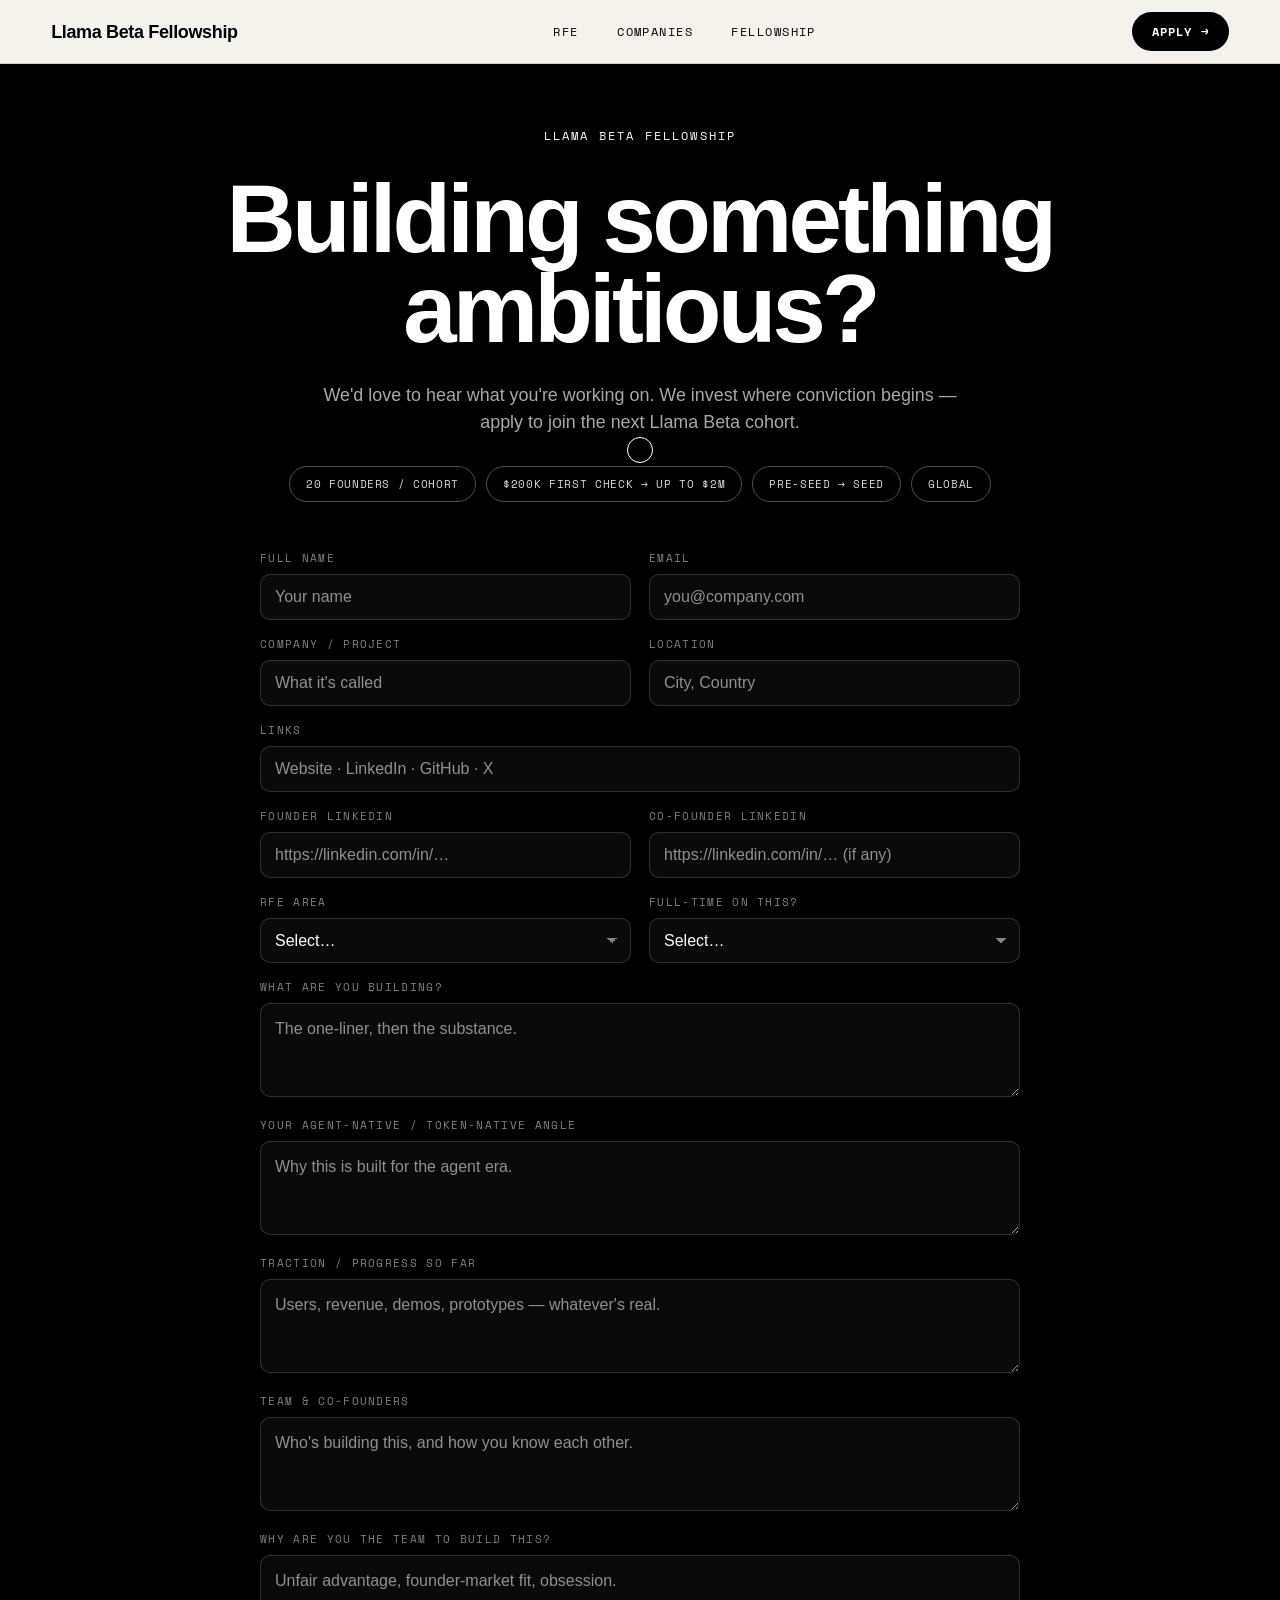
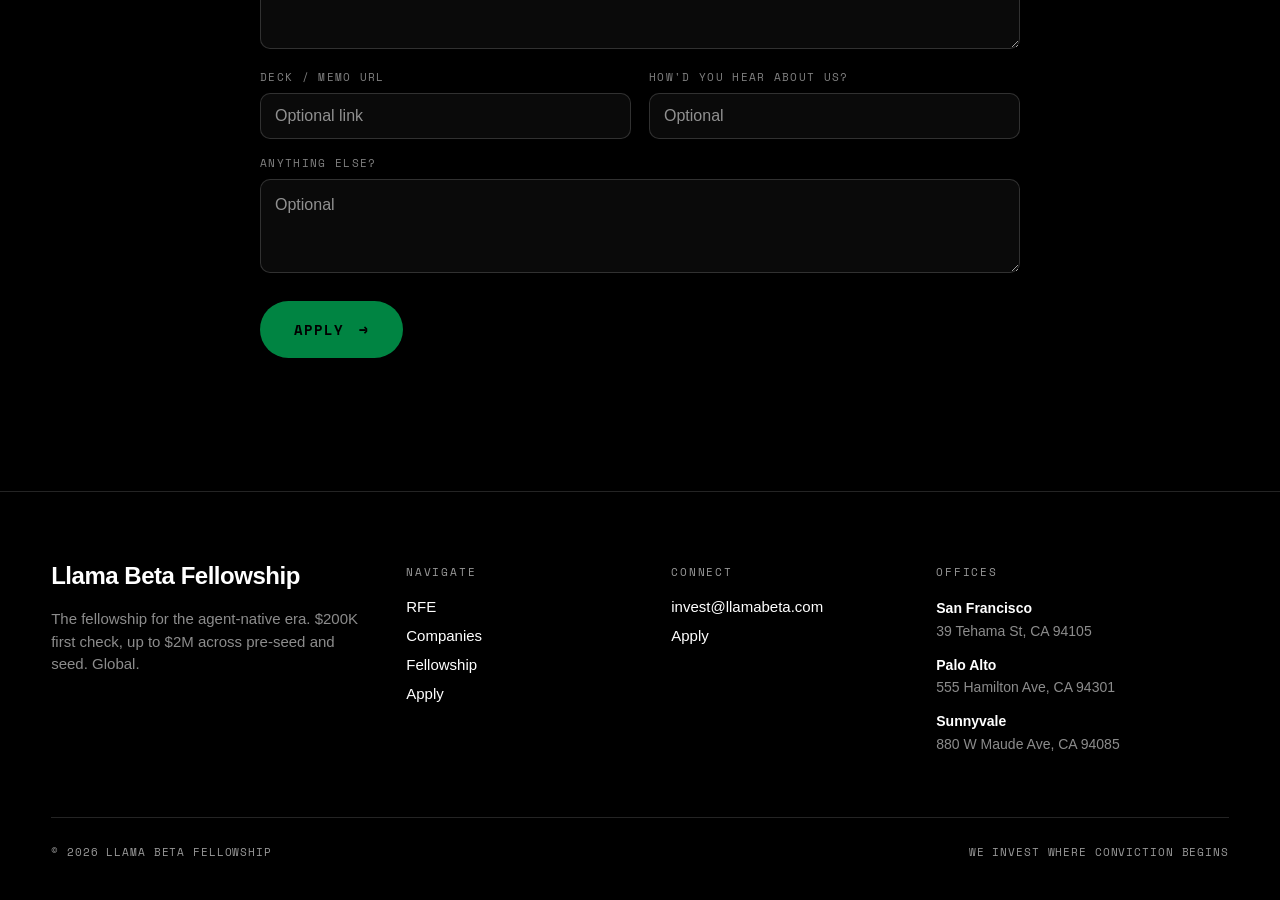
==== commit 8e7096f8: "Copy: fund framing -> fellowship framing (hero, eyebrow, footer tagline)" ====
--- a/apply.html
+++ b/apply.html
@@ -151,7 +151,7 @@
     <div class="footer-grid">
       <div class="fbrand">
         <a href="/" data-magnetic class="fbrand-word">Llama Beta Fellowship</a>
-        <p>The fund for the agent-native era. $200K first check, up to $2M across pre-seed and seed. Global.</p>
+        <p>The fellowship for the agent-native era. $200K first check, up to $2M across pre-seed and seed. Global.</p>
       </div>
       <div class="fcol">
         <div class="ftitle">Navigate</div>
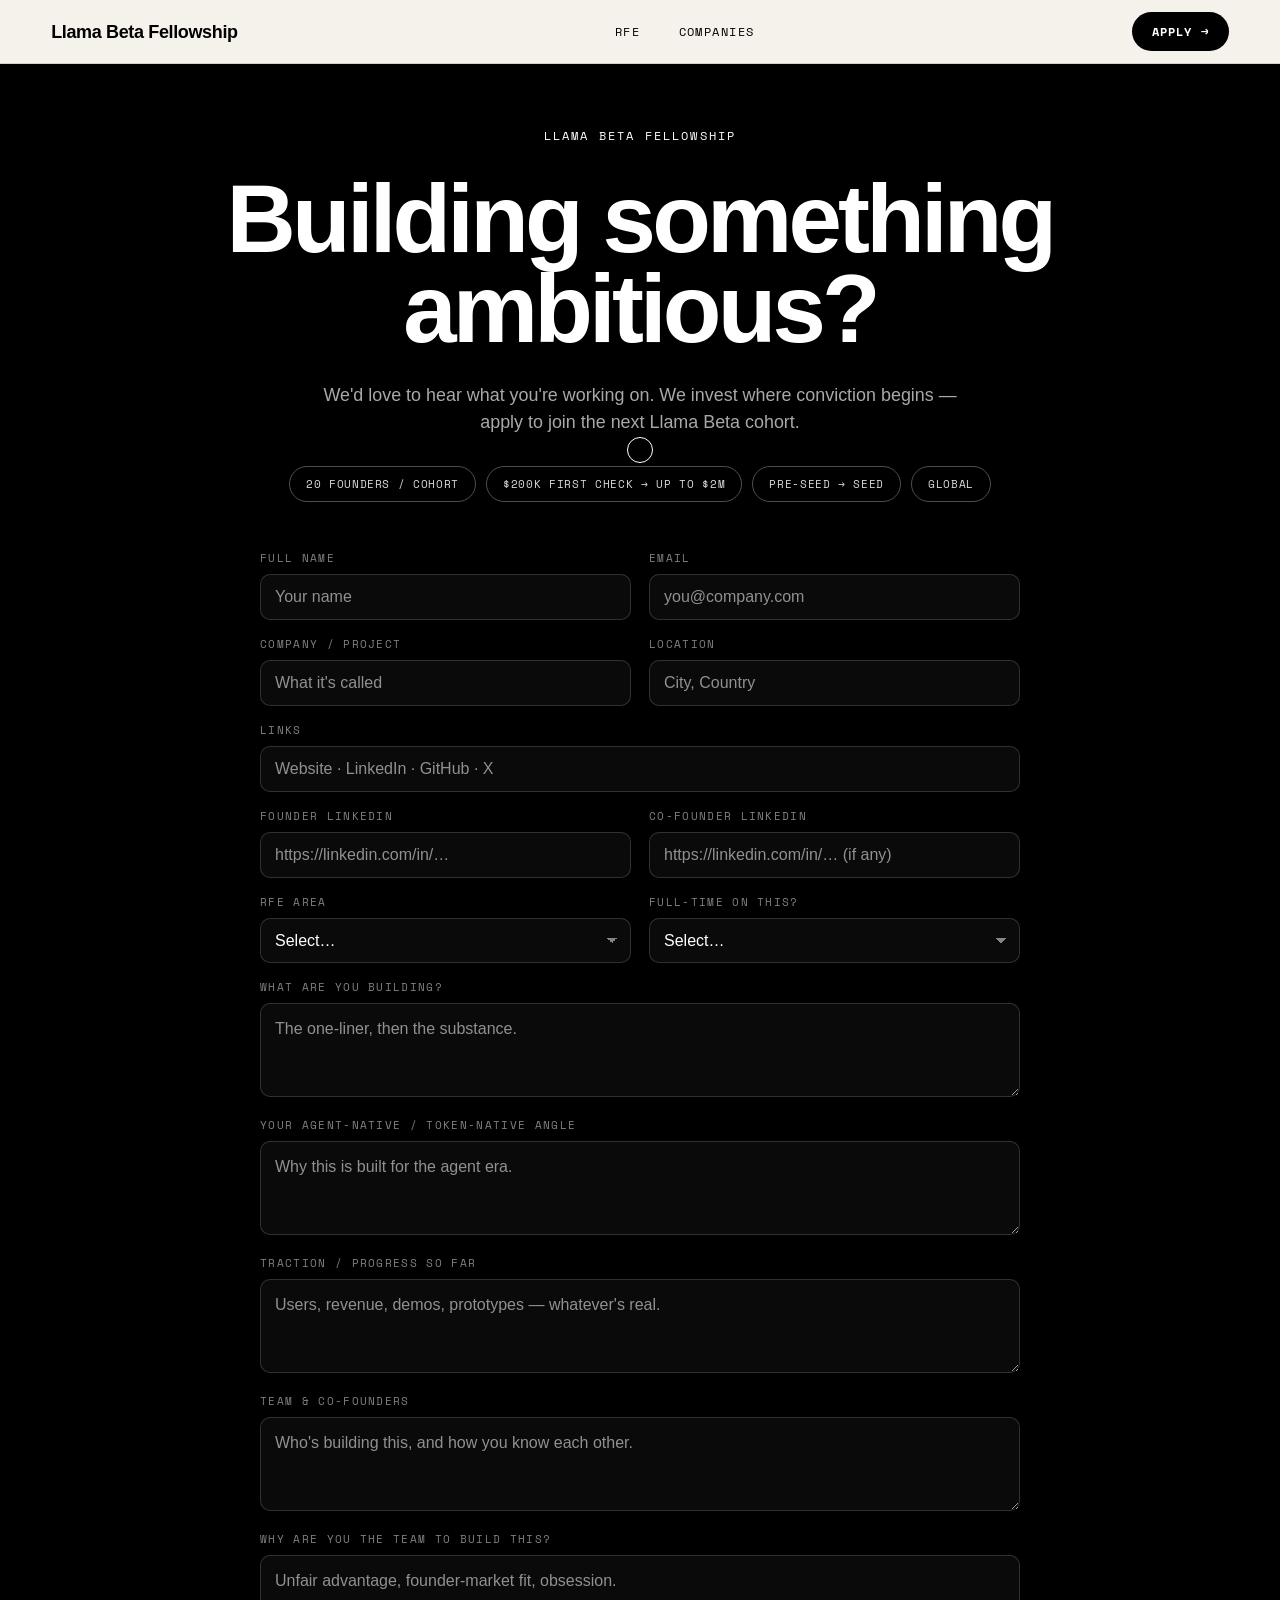
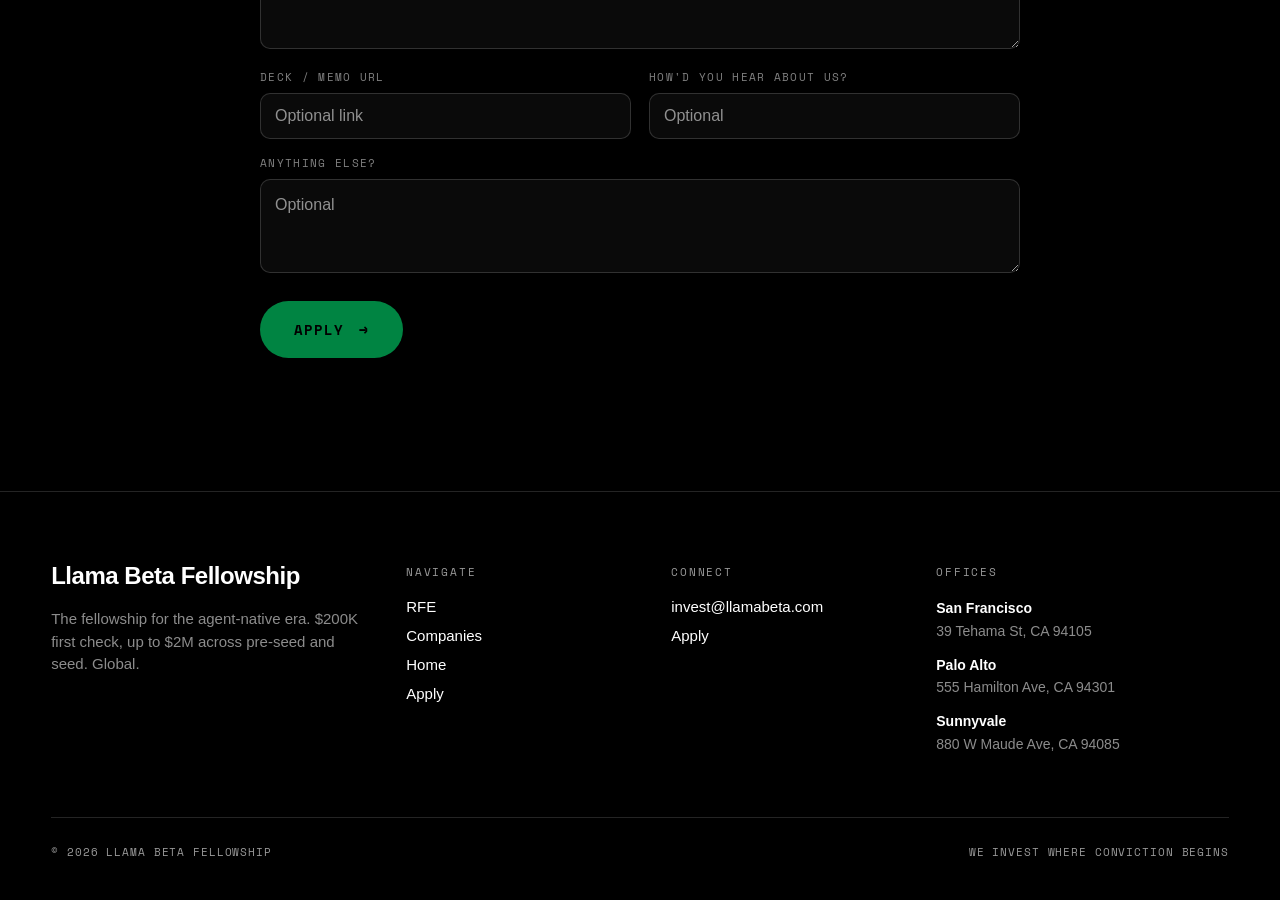
==== commit 8e9e5b9f: "Fellowship page becomes the landing page: fellowship.html -> index.html, drop redundant Fellowship n" ====
--- a/apply.html
+++ b/apply.html
@@ -25,7 +25,6 @@
   <nav class="nav-links" aria-label="Primary">
     <a href="/thesis">RFE</a>
     <a href="/companies">Companies</a>
-    <a href="/fellowship">Fellowship</a>
   </nav>
   <a href="/apply" class="nav-cta" data-magnetic aria-current="page">Apply <span>→</span></a>
   <button class="nav-toggle" aria-label="Open menu" aria-expanded="false" aria-controls="mobileNav"><span></span><span></span><span></span></button>
@@ -33,8 +32,7 @@
 <nav id="mobileNav" class="mobile-nav" aria-label="Mobile">
   <a href="/thesis">RFE <span class="num">01</span></a>
   <a href="/companies">Companies <span class="num">02</span></a>
-  <a href="/fellowship">Fellowship <span class="num">03</span></a>
-  <a href="/apply" aria-current="page">Apply <span class="num">04</span></a>
+  <a href="/apply" aria-current="page">Apply <span class="num">03</span></a>
   <a href="/apply" class="m-cta">Apply to the fellowship →</a>
   <div class="m-meta">$200K first check · up to $2M</div>
 </nav>
@@ -158,7 +156,7 @@
         <div class="flist">
           <a href="/thesis">RFE</a>
           <a href="/companies">Companies</a>
-          <a href="/fellowship">Fellowship</a>
+          <a href="/">Home</a>
           <a href="/apply">Apply</a>
         </div>
       </div>
